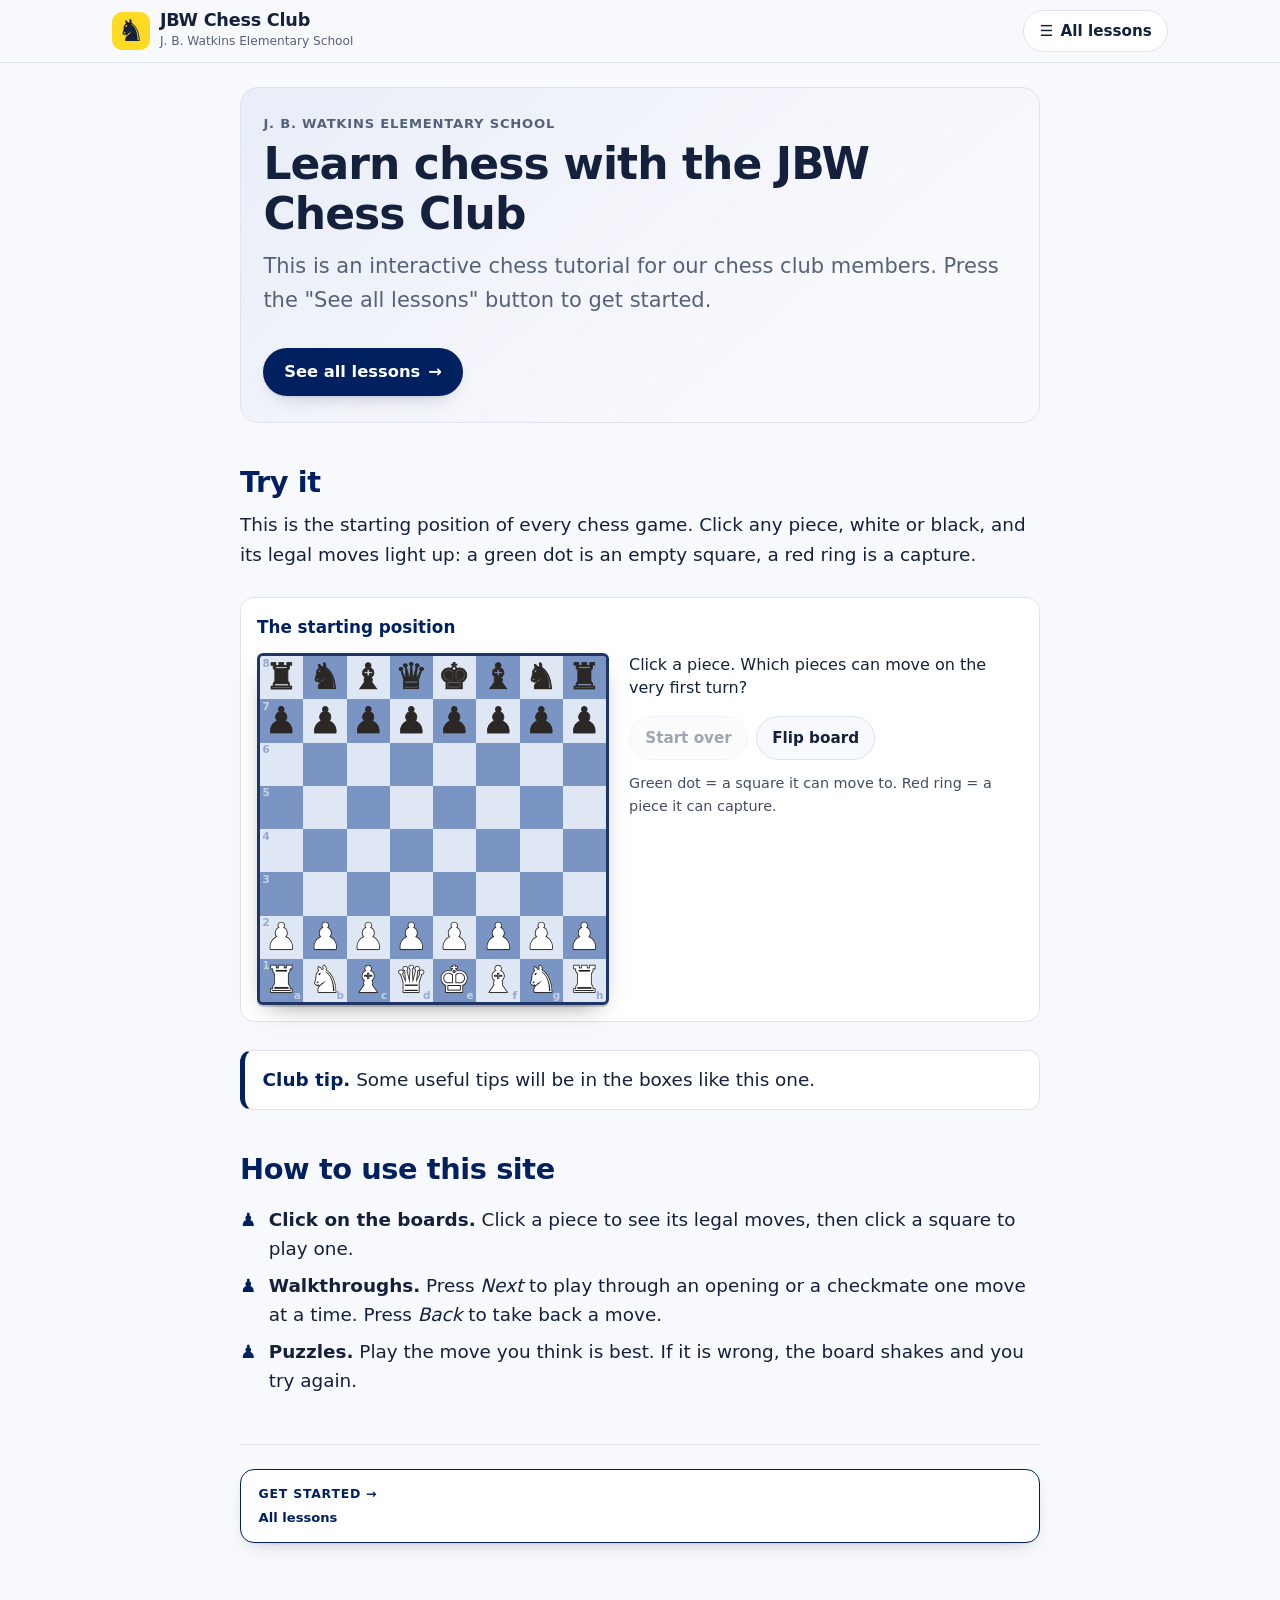
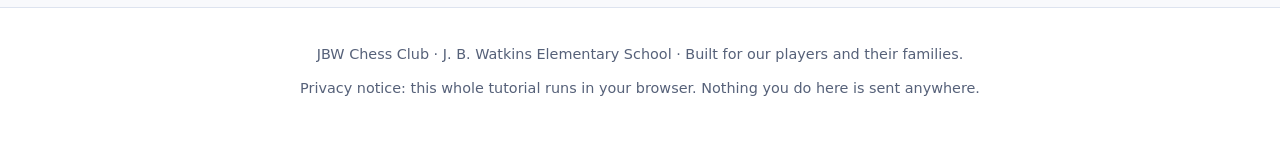
==== index.html @ 7aece9a7 "initial commit" ====
<!DOCTYPE html>
<html lang="en">
  <head>
    <meta charset="utf-8" />
    <meta name="viewport" content="width=device-width, initial-scale=1" />
    <title>Home &middot; JBW Chess Club</title>
    <meta name="description" content="Learn chess with the JBW Chess Club at J. B. Watkins Elementary School: interactive lessons on the pieces, openings, checkmates, tactics and endgames." />
    <link rel="stylesheet" href="assets/css/site.css" />
    <link rel="stylesheet" href="assets/css/board.css" />
    <link rel="icon" href="data:image/svg+xml,%3Csvg xmlns='http://www.w3.org/2000/svg' viewBox='0 0 100 100'%3E%3Ctext y='.9em' font-size='90'%3E%E2%99%9E%3C/text%3E%3C/svg%3E" />
  </head>
  <body>
    <a class="skip" href="#main">Skip to the lesson</a>

    <header class="site-header">
      <div class="header-inner">
        <a class="brand" href="index.html">
          <span class="brand-mark" aria-hidden="true">&#9822;&#xFE0E;</span>
          <span>
            <strong>JBW Chess Club</strong>
            <small>J. B. Watkins Elementary School</small>
          </span>
        </a>
        <a class="header-link" href="lessons.html">
          <span aria-hidden="true">&#9776;</span>
          <span class="link-long">All lessons</span>
          <span class="link-short">Lessons</span>
        </a>
      </div>
    </header>

    <main id="main">
      <div class="hero">
        <p class="crumb">J. B. Watkins Elementary School</p>
        <h1>Learn chess with the JBW Chess Club</h1>
        <p class="lede">
            This is an interactive chess tutorial for our chess club members. Press the "See all lessons" button to get started.
        </p>
        <p><a class="cta" href="lessons.html">See all lessons <span aria-hidden="true">&rarr;</span></a></p>
      </div>

      <h2>Try it</h2>
      <p>
        This is the starting position of every chess game. Click any piece, white or black, and its legal moves
        light up: a green dot is an empty square, a red ring is a capture.
      </p>

      <figure data-widget="explorer" data-title="The starting position"
              data-prompt="Click a piece. Which pieces can move on the very first turn?"></figure>

      <div class="note">
        <p><strong>Club tip.</strong> Some useful tips will be in the boxes like this one.</p>
      </div>

      <h2>How to use this site</h2>
      <ul class="checklist">
        <li><strong>Click on the boards.</strong> Click a piece to see its legal moves, then click a square to play one.</li>
        <li><strong>Walkthroughs.</strong> Press <em>Next</em> to play through an opening or a checkmate one move at a time. Press <em>Back</em> to take back a move.</li>
        <li><strong>Puzzles.</strong> Play the move you think is best. If it is wrong, the board shakes and you try again.</li>
      </ul>

      <nav class="lesson-nav home" aria-label="Start the lessons">
        <a class="lesson-step next" href="lessons.html">
          <span class="dir">Get started <span aria-hidden="true">&rarr;</span></span>
          <span class="step-num">All lessons</span>
        </a>
      </nav>
    </main>

    <footer class="site-footer">
      <p>JBW Chess Club &middot; J. B. Watkins Elementary School &middot; Built for our players and their families.</p>
      <p>Privacy notice: this whole tutorial runs in your browser. Nothing you do here is sent anywhere.</p>
    </footer>

    <script type="module" src="assets/js/main.js"></script>
  </body>
</html>
---- assets/css/site.css ----
/* ============================================================
   site.css: layout, type and colour for the JBW Chess Club site
   ============================================================ */

:root {
  /* Whatever the reader's device already uses: San Francisco on Mac and
     iPhone, Segoe UI on Windows, Roboto on Android. Nothing to download,
     and the site looks native wherever it is opened. */
  --font-ui: system-ui, -apple-system, BlinkMacSystemFont, "Segoe UI", Roboto,
    "Helvetica Neue", Arial, sans-serif;
  --font-body: var(--font-ui);
  --font-mono: ui-monospace, SFMono-Regular, Menlo, Consolas, "Liberation Mono",
    monospace;
  --font-chess: "Segoe UI Symbol", "Apple Symbols", "Noto Sans Symbols 2",
    "DejaVu Sans", "Arial Unicode MS", sans-serif;

  /* Built from the school colours: navy #002060 and gold #FEDA24.
     The navy is dark enough to be text, so it carries headings, links
     and buttons. The gold can never be text on a light background, so
     it only ever appears as a fill with dark navy sitting on top of it. */
  --paper: #f8f9fc;
  --card: #ffffff;
  --ink: #14203c;
  --muted: #566179;
  --line: #dde3ef;
  --accent: #002060;
  --accent-dark: #00174a;
  --accent-soft: #e8edf8;
  --on-accent: #ffffff;
  --gold: #feda24;
  --gold-ink: #7a5c00;
  --on-gold: #14203c;
  --good: #1a7a4e;
  --on-good: #ffffff;
  --bad: #b83a2b;
  --hover: #eef2f9;
  --focus: #1668dc;
  --focus-board: #05122e;
  --sq-light: #dfe7f5;
  --sq-dark: #7a95c4;
  --sq-light-mark: #f6e389;
  --sq-dark-mark: #d9c153;
  --sq-light-pick: #f2d64f;
  --sq-dark-pick: #ceb232;
  --board-frame: #1f3566;
  --shadow: 0 1px 2px rgba(20, 32, 60, 0.06), 0 8px 22px -14px rgba(20, 32, 60, 0.45);
}

@media (prefers-color-scheme: dark) {
  :root {
    /* Dark mode is the school navy itself, with the gold carrying the
       warmth. Board squares stay light, because a chessboard has to. */
    --paper: #0e1728;
    --card: #16223c;
    --ink: #e9eef8;
    --muted: #9aa7bf;
    --line: #2a3854;
    --accent: #8fb2ea;
    --accent-dark: #a9c5f2;
    --accent-soft: #1b2a49;
    --on-accent: #0e1728;
    --gold: #feda24;
    --gold-ink: #feda24;
    --on-gold: #0e1728;
    --good: #4ecf95;
    --on-good: #0e1728;
    --bad: #ff8271;
    --hover: #1c2b47;
    --focus: #5f9bf5;
    --focus-board: #05122e;
    --sq-light: #c2d0e7;
    --sq-dark: #5f79a9;
    --sq-light-mark: #ddc978;
    --sq-dark-mark: #bda548;
    --sq-light-pick: #d8bd45;
    --sq-dark-pick: #b2982c;
    --board-frame: #22304f;
    --shadow: 0 1px 2px rgba(0, 0, 0, 0.35), 0 10px 26px -16px rgba(0, 0, 0, 0.85);
  }
}

* { box-sizing: border-box; }

html { scroll-behavior: smooth; scroll-padding-top: 5.5rem; }
@media (prefers-reduced-motion: reduce) { html { scroll-behavior: auto; } }

body {
  margin: 0;
  background: var(--paper);
  color: var(--ink);
  font-family: var(--font-body);
  font-size: clamp(1.03rem, 0.98rem + 0.3vw, 1.15rem);
  line-height: 1.6;
  -webkit-text-size-adjust: 100%;
}

h1, h2, h3, h4, .brand, .btn, .card h3 {
  font-family: var(--font-ui);
}

h1 { font-size: clamp(1.85rem, 1.4rem + 2.1vw, 2.75rem); line-height: 1.14; letter-spacing: -0.021em; margin: 0 0 0.4rem; }
h2 { font-size: clamp(1.35rem, 1.12rem + 1.05vw, 1.8rem); line-height: 1.2; letter-spacing: -0.014em; margin: 2.6rem 0 0.6rem; color: var(--accent); }
h3 { font-size: clamp(1.12rem, 1.04rem + 0.42vw, 1.3rem); letter-spacing: -0.008em; margin: 1.8rem 0 0.4rem; }
p { margin: 0.7rem 0; }
a { color: var(--accent-dark); }
@media (prefers-color-scheme: dark) { a { color: var(--accent); } }
a:focus-visible, .card:focus-within { outline: 3px solid var(--focus); outline-offset: 3px; border-radius: 4px; }

code, kbd, .san {
  font-family: var(--font-mono);
  font-size: 0.92em;
  background: var(--hover);
  padding: 0.05em 0.25em;
  border-radius: 4px;
}

.skip {
  position: absolute;
  left: -999px;
}
.skip:focus {
  left: 0.75rem;
  top: 0.75rem;
  z-index: 50;
  background: var(--accent);
  color: var(--on-accent);
  padding: 0.6rem 1rem;
  border-radius: 8px;
}

/* --- header + nav ------------------------------------------ */

.site-header {
  position: sticky;
  top: 0;
  z-index: 30;
  background: color-mix(in srgb, var(--paper) 96%, transparent);
  backdrop-filter: blur(8px);
  border-bottom: 1px solid var(--line);
}
.header-inner {
  max-width: 68rem;
  margin: 0 auto;
  padding: 0.6rem 1rem;
  display: flex;
  align-items: center;
  gap: 0.75rem;
  flex-wrap: wrap;
}
.brand {
  display: flex;
  align-items: center;
  gap: 0.6rem;
  text-decoration: none;
  color: inherit;
  margin-right: auto;
}
.brand-mark {
  font-size: 1.9rem;
  line-height: 1;
  color: var(--on-gold);
  background: var(--gold);
  border-radius: 10px;
  width: 2.4rem;
  height: 2.4rem;
  display: grid;
  place-items: center;
}
.brand strong { display: block; font-size: 1.1rem; line-height: 1.2; letter-spacing: -0.012em; }
.brand small { display: block; font-size: 0.76rem; color: var(--muted); }

/* The header carries one job besides the club mark: getting back to the
   lesson list. The home page is the menu, so there is nothing to fold
   away on a phone. */
.header-link {
  display: inline-flex;
  align-items: center;
  gap: 0.45rem;
  flex: none;
  padding: 0.5rem 0.95rem;
  border: 1px solid var(--line);
  border-radius: 999px;
  background: var(--card);
  color: var(--ink);
  font-family: var(--font-ui);
  font-size: 0.95rem;
  font-weight: 600;
  text-decoration: none;
  white-space: nowrap;
  min-height: 2.5rem;
  transition: background 120ms ease, border-color 120ms ease;
}
.header-link:hover { background: var(--hover); border-color: var(--accent); }
.header-link .link-short { display: none; }

/* On a narrow phone the school name and the full label together push the
   header onto a second row, so both shorten rather than wrap. */
@media (max-width: 34rem) {
  .brand small { display: none; }
  .brand strong { font-size: 1.05rem; }
  .header-link { padding: 0.5rem 0.8rem; font-size: 0.9rem; }
  .header-link .link-long { display: none; }
  .header-link .link-short { display: inline; }
}

/* At 320px the two still want six more pixels than there are. */
@media (max-width: 22rem) {
  .header-inner { padding-left: 0.7rem; padding-right: 0.7rem; gap: 0.5rem; }
  .brand { gap: 0.45rem; }
  .brand-mark { width: 2.1rem; height: 2.1rem; font-size: 1.6rem; }
  .brand strong { font-size: 1rem; }
  .header-link { padding: 0.45rem 0.7rem; font-size: 0.86rem; }
}
.header-link:focus-visible { outline: 3px solid var(--focus); outline-offset: 2px; }

/* --- page frame -------------------------------------------- */

main {
  max-width: 52rem;
  margin: 0 auto;
  padding: 1.5rem 1rem 4rem;
}
main.wide { max-width: 68rem; }

.lede {
  font-size: 1.14em;
  color: var(--muted);
  margin-bottom: 1.4rem;
}

.crumb {
  font-size: 0.82rem;
  font-weight: 700;
  color: var(--muted);
  margin: 0 0 0.3rem;
  letter-spacing: 0.06em;
  text-transform: uppercase;
  font-family: var(--font-ui);
}

/* --- home page cards --------------------------------------- */

.hero {
  background: linear-gradient(140deg, var(--accent-soft), transparent 70%);
  border: 1px solid var(--line);
  border-radius: 18px;
  padding: 1.6rem 1.4rem;
  margin-bottom: 2rem;
}
.hero p:last-child { margin-bottom: 0; }

/* The one thing the home page is asking you to do. */
.cta {
  display: inline-flex;
  align-items: center;
  gap: 0.5rem;
  margin-top: 0.5rem;
  padding: 0.7rem 1.3rem;
  border-radius: 999px;
  background: var(--accent);
  color: var(--on-accent);
  font-family: var(--font-ui);
  font-size: 1.02rem;
  font-weight: 700;
  text-decoration: none;
  box-shadow: var(--shadow);
  transition: background 120ms ease, transform 80ms ease;
}
.cta:hover { background: var(--accent-dark); transform: translateY(-1px); }
.cta:focus-visible { outline: 3px solid var(--focus); outline-offset: 3px; }

.card-grid {
  display: grid;
  gap: 1rem;
  grid-template-columns: repeat(auto-fill, minmax(15rem, 1fr));
  padding: 0;
  margin: 1.2rem 0;
  list-style: none;
}
.card {
  position: relative;
  background: var(--card);
  border: 1px solid var(--line);
  border-radius: 14px;
  padding: 1.1rem 1.15rem;
  box-shadow: var(--shadow);
  transition: transform 120ms ease, box-shadow 120ms ease;
}
.card:hover { transform: translateY(-2px); }
.card h3 { margin: 0.15rem 0 0.3rem; font-size: 1.15rem; }
.card-num {
  display: block;
  font-family: var(--font-ui);
  font-size: 0.78rem;
  font-weight: 700;
  letter-spacing: 0.05em;
  text-transform: uppercase;
  color: var(--accent);
  margin-top: 0.4rem;
}
.card h3 a { text-decoration: none; color: inherit; }
.card h3 a::after { content: ""; position: absolute; inset: 0; }
.card p { margin: 0; font-size: 0.95rem; color: var(--muted); }
.card .icon { font-size: 1.7rem; line-height: 1; color: var(--accent); }

/* --- callouts ---------------------------------------------- */

.note {
  margin: 1.3rem 0;
  padding: 0.9rem 1.1rem;
  border-radius: 12px;
  border: 1px solid var(--line);
  border-left: 5px solid var(--accent);
  background: var(--card);
}
.note.rule { border-left-color: var(--gold); }
.note.warn { border-left-color: var(--bad); }
.note > :first-child { margin-top: 0; }
.note > :last-child { margin-bottom: 0; }
.note strong:first-child { color: var(--accent); }
.note.rule strong:first-child { color: var(--gold-ink); }
.note.warn strong:first-child { color: var(--bad); }

/* --- misc content ------------------------------------------ */

table {
  width: 100%;
  border-collapse: collapse;
  margin: 1.2rem 0;
  font-size: 0.97rem;
}
th, td { text-align: left; padding: 0.5rem 0.6rem; border-bottom: 1px solid var(--line); }
th { font-family: var(--font-ui); color: var(--accent); }

.value-list {
  display: grid;
  grid-template-columns: repeat(auto-fit, minmax(7rem, 1fr));
  gap: 0.7rem;
  padding: 0;
  margin: 1.2rem 0;
  list-style: none;
  text-align: center;
}
.value-list li {
  background: var(--card);
  border: 1px solid var(--line);
  border-radius: 12px;
  padding: 0.7rem 0.4rem;
}
.value-list .glyph {
  display: block;
  font-size: 2.1rem;
  line-height: 1.1;
  font-family: var(--font-chess);
}
.value-list .name { display: block; font-weight: 700; font-size: 0.95rem; }
.value-list .pts { display: block; color: var(--muted); font-size: 0.88rem; }

ul.checklist { list-style: none; padding-left: 0; }
ul.checklist li { padding-left: 1.8rem; position: relative; margin: 0.45rem 0; }
ul.checklist li::before {
  content: "♟︎";
  position: absolute;
  left: 0;
  color: var(--accent);
  font-family: var(--font-chess);
}

.lesson-nav {
  display: grid;
  gap: 0.75rem;
  margin-top: 3rem;
  padding-top: 1.5rem;
  border-top: 1px solid var(--line);
}
@media (min-width: 44rem) {
  .lesson-nav { grid-template-columns: 1fr auto 1fr; align-items: stretch; }
}
.lesson-nav.home { grid-template-columns: 1fr; }
/* On its own, the card reads left to right like everything else. */
.lesson-nav.home .lesson-step.next { text-align: left; align-items: flex-start; }

.lesson-step {
  display: flex;
  flex-direction: column;
  gap: 0.15rem;
  padding: 0.9rem 1.1rem;
  border: 1px solid var(--line);
  border-radius: 14px;
  background: var(--card);
  color: var(--ink);
  text-decoration: none;
  box-shadow: var(--shadow);
  transition: transform 120ms ease, border-color 120ms ease;
}
.lesson-step:hover { transform: translateY(-2px); border-color: var(--accent); }
.lesson-step:focus-visible { outline: 3px solid var(--focus); outline-offset: 3px; }

.lesson-step .dir {
  font-family: var(--font-ui);
  font-size: 0.78rem;
  font-weight: 700;
  letter-spacing: 0.06em;
  text-transform: uppercase;
  color: var(--muted);
}
.lesson-step .step-num {
  font-family: var(--font-ui);
  font-size: 0.82rem;
  font-weight: 700;
  color: var(--accent);
}
.lesson-step .step-title {
  font-family: var(--font-ui);
  font-size: 1.05rem;
  font-weight: 700;
  line-height: 1.25;
  letter-spacing: -0.008em;
}
.lesson-step .step-sub {
  font-size: 0.88rem;
  color: var(--muted);
  line-height: 1.35;
}

/* Going forward is the common move, so it leads. */
.lesson-step.next { border-color: var(--accent); }
.lesson-step.next .dir { color: var(--accent); }
@media (min-width: 44rem) {
  .lesson-step.next { text-align: right; align-items: flex-end; }
}

/* The middle escape hatch stays small: it is the fallback, not the path. */
.lesson-step.all {
  flex-direction: row;
  align-items: center;
  gap: 0.5rem;
  justify-content: center;
  box-shadow: none;
  background: transparent;
}
.lesson-step.all .step-title { font-size: 0.95rem; }
@media (min-width: 44rem) {
  .lesson-step.all { flex-direction: column; justify-content: center; padding: 0.9rem; }
}

.lesson-step.empty { display: none; }
@media (min-width: 44rem) {
  .lesson-step.empty { display: block; border: 0; background: none; box-shadow: none; }
}

.site-footer {
  border-top: 1px solid var(--line);
  background: var(--card);
  color: var(--muted);
  font-size: 0.9rem;
  text-align: center;
  padding: 1.5rem 1rem 2.5rem;
}

/* --- print: a lesson should survive being handed out on paper */

@media print {
  .site-header, .lesson-nav, .board-controls, .site-footer { display: none !important; }
  body { background: #fff; color: #000; font-size: 11pt; }
  .board-widget { break-inside: avoid; border-color: #999; }
  .board { max-width: 3.2in; }
  main { max-width: none; }
  a { color: #000; text-decoration: underline; }
}
---- assets/css/board.css ----
/* ============================================================
   board.css: the chessboard and the widgets wrapped around it
   ============================================================ */

.board {
  width: 100%;
  max-width: var(--board-max, 30rem);
  aspect-ratio: 1 / 1;
  display: grid;
  grid-template-columns: repeat(8, 1fr);
  grid-template-rows: repeat(8, 1fr);
  container-type: inline-size;
  border-radius: 6px;
  overflow: hidden;
  box-shadow: 0 2px 0 rgba(0, 0, 0, 0.18), 0 10px 24px -12px rgba(0, 0, 0, 0.5);
  border: 3px solid var(--board-frame);
  background: var(--sq-dark);
  touch-action: manipulation;
}

.sq {
  position: relative;
  display: grid;
  place-items: center;
  padding: 0;
  margin: 0;
  border: 0;
  border-radius: 0;
  font: inherit;
  cursor: pointer;
  appearance: none;
  -webkit-tap-highlight-color: transparent;
}
.sq.light { background: var(--sq-light); }
.sq.dark  { background: var(--sq-dark); }
.sq.static { cursor: default; }

.sq:focus-visible {
  outline: 3px solid var(--focus-board);
  outline-offset: -3px;
  z-index: 4;
}

/* --- pieces ------------------------------------------------ */

.pc {
  font-family: var(--font-chess);
  font-size: 2rem;                 /* fallback for old browsers */
  font-size: 10.5cqw;
  line-height: 1;
  user-select: none;
  pointer-events: none;
  transition: transform 260ms cubic-bezier(0.22, 0.7, 0.3, 1);
  will-change: transform;
  z-index: 2;
  /* Draw the outline BEHIND the fill. Without this the dark stroke eats
     into the white pieces and both armies end up looking black. */
  paint-order: stroke fill;
}
.pc.white {
  color: #fff;
  -webkit-text-stroke: 0.045em #2a2724;
  text-shadow: 0 0.03em 0.02em rgba(0, 0, 0, 0.4);
}
.pc.black {
  color: #2a2724;
  -webkit-text-stroke: 0.02em #14120f;
  text-shadow: 0 0.03em 0.02em rgba(255, 255, 255, 0.18);
}

/* --- coordinates ------------------------------------------- */

.coord {
  position: absolute;
  font-size: 0.6rem;
  font-size: 3cqw;
  font-weight: 700;
  line-height: 1;
  opacity: 0.75;
  pointer-events: none;
  z-index: 3;
}
.coord-file { bottom: 4%; right: 6%; }
.coord-rank { top: 4%; left: 6%; }
.sq.light .coord { color: var(--sq-dark); }
.sq.dark .coord { color: var(--sq-light); }

/* --- highlights -------------------------------------------- */

/* A quiet move: a dot in the middle of the square. */
.sq.is-move::after {
  content: "";
  position: absolute;
  inset: 36%;
  border-radius: 50%;
  background: rgba(20, 106, 70, 0.62);
  z-index: 1;
}
/* A capture: a ring around the piece you can take. */
.sq.is-capture::after {
  content: "";
  position: absolute;
  inset: 4%;
  border-radius: 50%;
  border: 0.42em solid rgba(184, 58, 43, 0.55);
  box-sizing: border-box;
  z-index: 1;
}
.sq.light.is-last { background: var(--sq-light-mark); }
.sq.dark.is-last  { background: var(--sq-dark-mark); }
.sq.light.is-selected { background: var(--sq-light-pick); }
.sq.dark.is-selected  { background: var(--sq-dark-pick); }
.sq.is-good     { box-shadow: inset 0 0 0 100vmax rgba(46, 168, 108, 0.55); }
.sq.is-bad      { box-shadow: inset 0 0 0 100vmax rgba(200, 66, 50, 0.5); }
.sq.is-check::before {
  content: "";
  position: absolute;
  inset: 0;
  background: radial-gradient(circle, rgba(220, 60, 45, 0.85) 12%, rgba(220, 60, 45, 0) 72%);
  z-index: 1;
}
.sq.is-hint {
  animation: hint-pulse 1.1s ease-in-out infinite;
}
@keyframes hint-pulse {
  0%, 100% { box-shadow: inset 0 0 0 0.35em rgba(5, 18, 46, 0); }
  50%      { box-shadow: inset 0 0 0 0.35em rgba(5, 18, 46, 0.85); }
}

.board.shake { animation: board-shake 380ms ease; }
@keyframes board-shake {
  0%, 100% { transform: translateX(0); }
  20% { transform: translateX(-6px); }
  40% { transform: translateX(6px); }
  60% { transform: translateX(-4px); }
  80% { transform: translateX(4px); }
}

@media (prefers-reduced-motion: reduce) {
  .pc { transition: none; }
  .board.shake { animation: none; }
  .sq.is-hint { animation: none; box-shadow: inset 0 0 0 0.35em rgba(5, 18, 46, 0.85); }
}

/* ============================================================
   Widget chrome: board on the left, words and buttons beside it
   ============================================================ */

.board-widget {
  margin: 1.75rem 0;
  padding: 1rem;
  border: 1px solid var(--line);
  border-radius: 14px;
  background: var(--card);
  display: grid;
  gap: 1rem 1.25rem;
  grid-template-columns: 1fr;
  align-items: start;
}
@media (min-width: 46rem) {
  .board-widget { grid-template-columns: minmax(0, 22rem) minmax(0, 1fr); }
}

.board-widget > figcaption {
  grid-column: 1 / -1;
  display: flex;
  align-items: center;
  gap: 0.75rem;
  font-weight: 700;
  font-size: 1.05rem;
  color: var(--accent);
  margin-bottom: -0.25rem;
}

/* Marks a puzzle the player has already cracked. */
.solved-badge {
  margin-left: auto;
  flex: none;
  font-family: var(--font-ui);
  font-size: 0.78rem;
  font-weight: 700;
  letter-spacing: 0.02em;
  color: var(--on-good);
  background: var(--good);
  border-radius: 999px;
  padding: 0.15rem 0.7rem 0.2rem;
}
.solved-badge::before {
  content: "\2713\00a0";
}
.solved-badge[hidden] { display: none; }

.board-widget.is-solved {
  border-color: var(--good);
  box-shadow: inset 0.28rem 0 0 var(--good);
}

.board-side {
  display: flex;
  flex-direction: column;
  gap: 0.75rem;
  min-width: 0;
}

.board-status {
  margin: 0;
  min-height: 3.2em;
  font-size: 1rem;
  line-height: 1.45;
}
.board-status .tag {
  display: inline-block;
  font-weight: 700;
  color: var(--accent);
}
.board-status.good { color: var(--good); font-weight: 600; }
.board-status.bad  { color: var(--bad); font-weight: 600; }

.board-controls {
  display: flex;
  flex-wrap: wrap;
  gap: 0.5rem;
}

.btn {
  /* Set the family here rather than with `font: inherit`, which would
     undo the interface typeface site.css gives buttons. */
  font-family: var(--font-ui);
  font-size: 0.95rem;
  font-weight: 600;
  padding: 0.5rem 0.95rem;
  border-radius: 999px;
  border: 1px solid var(--line);
  background: var(--paper);
  color: var(--ink);
  cursor: pointer;
  min-height: 2.75rem;
  transition: background 120ms ease, transform 80ms ease;
}
.btn:hover { background: var(--hover); }
.btn:active { transform: translateY(1px); }
.btn:disabled { opacity: 0.4; cursor: default; }
.btn:focus-visible { outline: 3px solid var(--focus); outline-offset: 2px; }
.btn.primary { background: var(--accent); color: var(--on-accent); border-color: var(--accent); }
.btn.primary:hover { background: var(--accent-dark); }

.move-list {
  margin: 0;
  padding: 0.6rem 0.75rem;
  list-style: none;
  display: flex;
  flex-wrap: wrap;
  gap: 0.2rem 0.5rem;
  background: var(--paper);
  border-radius: 10px;
  border: 1px solid var(--line);
  font-family: var(--font-mono);
  font-size: 0.92rem;
  max-height: 9rem;
  overflow-y: auto;
}
.move-list li { padding: 0.1rem 0.3rem; border-radius: 5px; }
.move-list li.num { opacity: 0.55; }
.move-list li.current { background: var(--accent); color: var(--on-accent); font-weight: 700; }

.board-legend {
  font-size: 0.9rem;
  opacity: 0.8;
  margin: 0;
}

.board-goal {
  margin: 0;
  font-weight: 700;
  color: var(--accent);
}

.progress {
  height: 0.6rem;
  border-radius: 999px;
  background: var(--line);
  overflow: hidden;
}
.progress > span {
  display: block;
  height: 100%;
  background: var(--accent);
  transition: width 300ms ease;
}
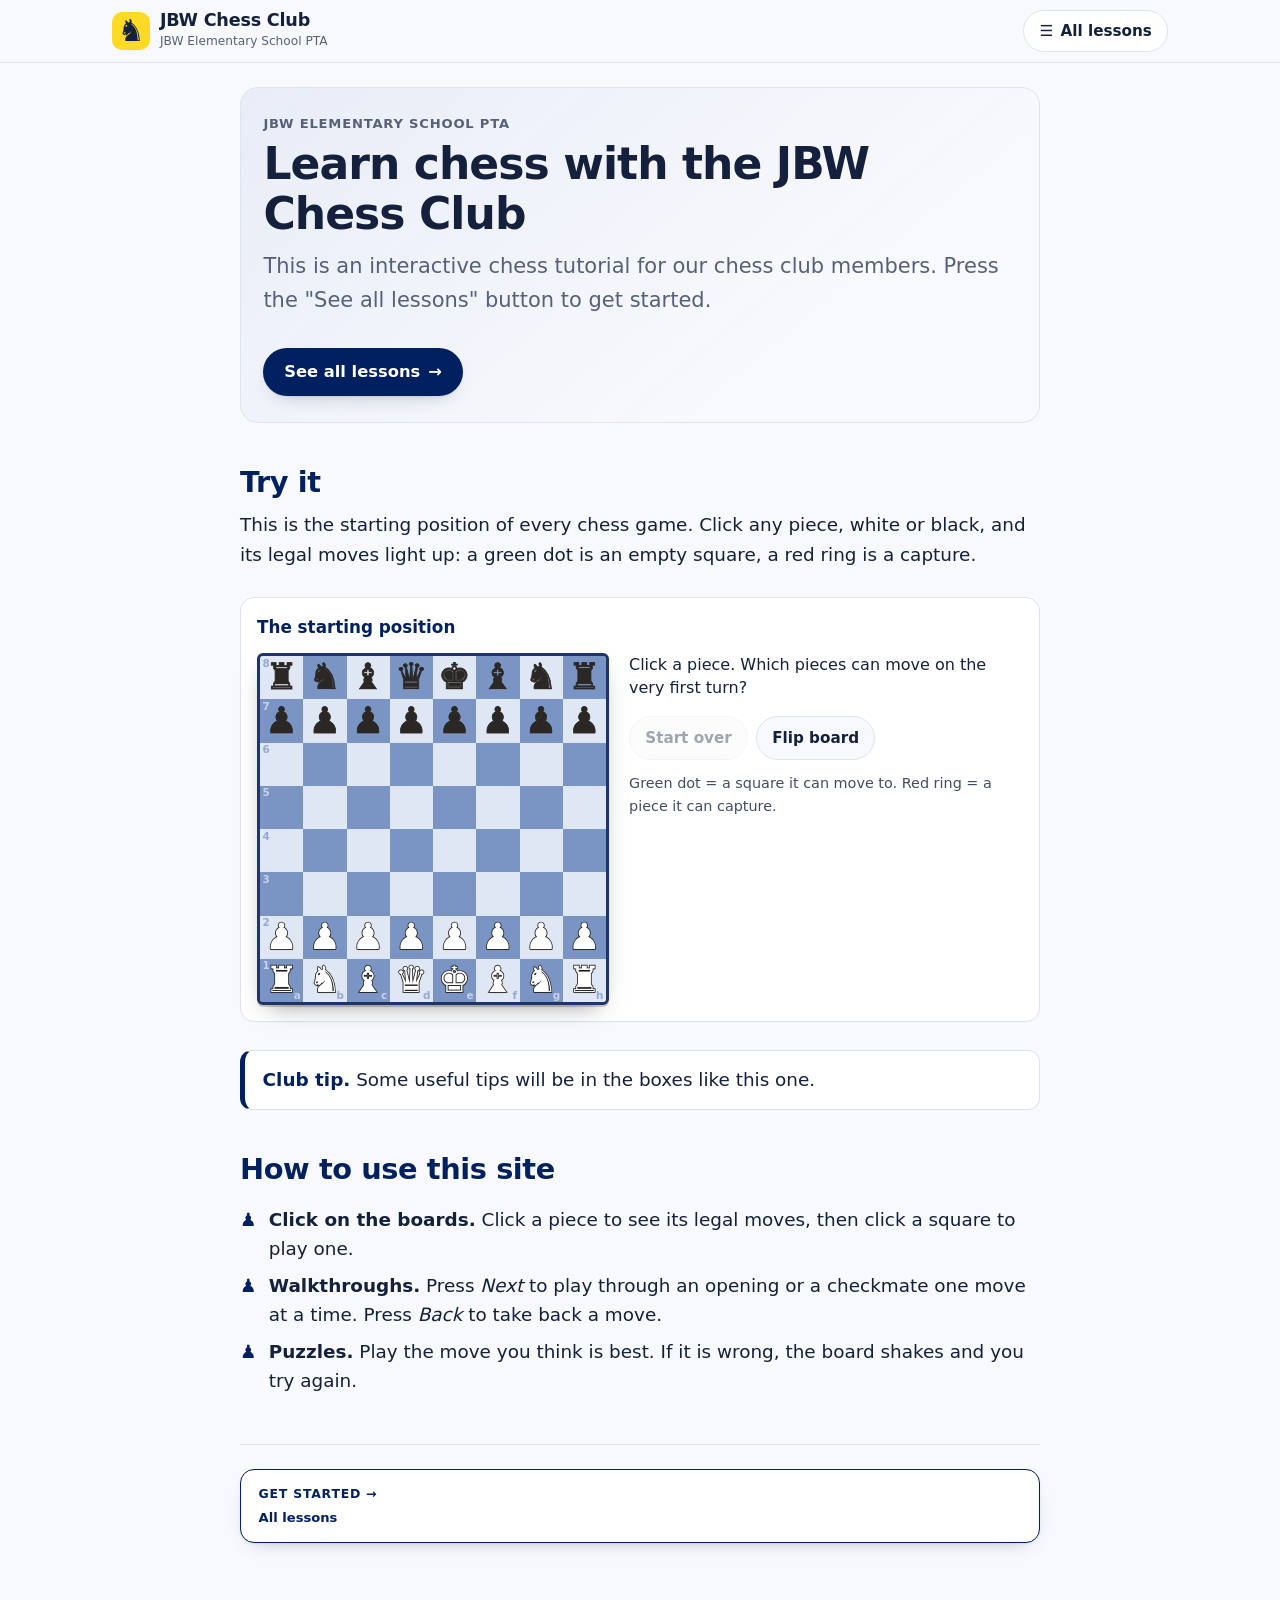
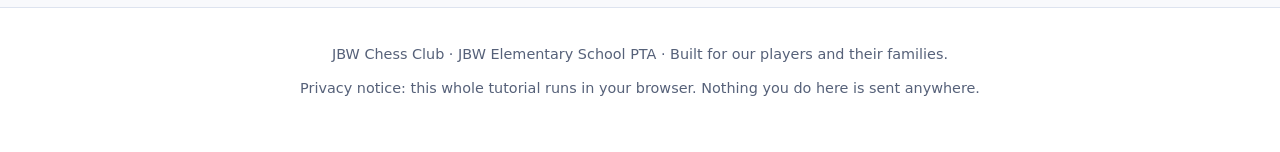
==== commit ef1800f0: "Attribute the club to the JBW Elementary School PTA, not the school" ====
--- a/index.html
+++ b/index.html
@@ -4,7 +4,7 @@
     <meta charset="utf-8" />
     <meta name="viewport" content="width=device-width, initial-scale=1" />
     <title>Home &middot; JBW Chess Club</title>
-    <meta name="description" content="Learn chess with the JBW Chess Club at J. B. Watkins Elementary School: interactive lessons on the pieces, openings, checkmates, tactics and endgames." />
+    <meta name="description" content="Learn chess with the JBW Chess Club, run by the JBW Elementary School PTA: interactive lessons on the pieces, openings, checkmates, tactics and endgames." />
     <link rel="stylesheet" href="assets/css/site.css" />
     <link rel="stylesheet" href="assets/css/board.css" />
     <link rel="icon" href="data:image/svg+xml,%3Csvg xmlns='http://www.w3.org/2000/svg' viewBox='0 0 100 100'%3E%3Ctext y='.9em' font-size='90'%3E%E2%99%9E%3C/text%3E%3C/svg%3E" />
@@ -18,7 +18,7 @@
           <span class="brand-mark" aria-hidden="true">&#9822;&#xFE0E;</span>
           <span>
             <strong>JBW Chess Club</strong>
-            <small>J. B. Watkins Elementary School</small>
+            <small>JBW Elementary School PTA</small>
           </span>
         </a>
         <a class="header-link" href="lessons.html">
@@ -31,7 +31,7 @@
 
     <main id="main">
       <div class="hero">
-        <p class="crumb">J. B. Watkins Elementary School</p>
+        <p class="crumb">JBW Elementary School PTA</p>
         <h1>Learn chess with the JBW Chess Club</h1>
         <p class="lede">
             This is an interactive chess tutorial for our chess club members. Press the "See all lessons" button to get started.
@@ -68,7 +68,7 @@
     </main>
 
     <footer class="site-footer">
-      <p>JBW Chess Club &middot; J. B. Watkins Elementary School &middot; Built for our players and their families.</p>
+      <p>JBW Chess Club &middot; JBW Elementary School PTA &middot; Built for our players and their families.</p>
       <p>Privacy notice: this whole tutorial runs in your browser. Nothing you do here is sent anywhere.</p>
     </footer>
 
--- a/assets/css/board.css
+++ b/assets/css/board.css
@@ -51,7 +51,11 @@
   user-select: none;
   pointer-events: none;
   transition: transform 260ms cubic-bezier(0.22, 0.7, 0.3, 1);
-  will-change: transform;
+  /* No will-change here. It looks like a free hint, but it pins a GPU
+     layer per piece for the life of the page: 64 squares times up to 15
+     boards is ~960 permanent backing stores, which is enough for Safari
+     to reload the tab for "using significant memory". The slide is one
+     short transform and gets its layer on demand. */
   z-index: 2;
   /* Draw the outline BEHIND the fill. Without this the dark stroke eats
      into the white pieces and both armies end up looking black. */
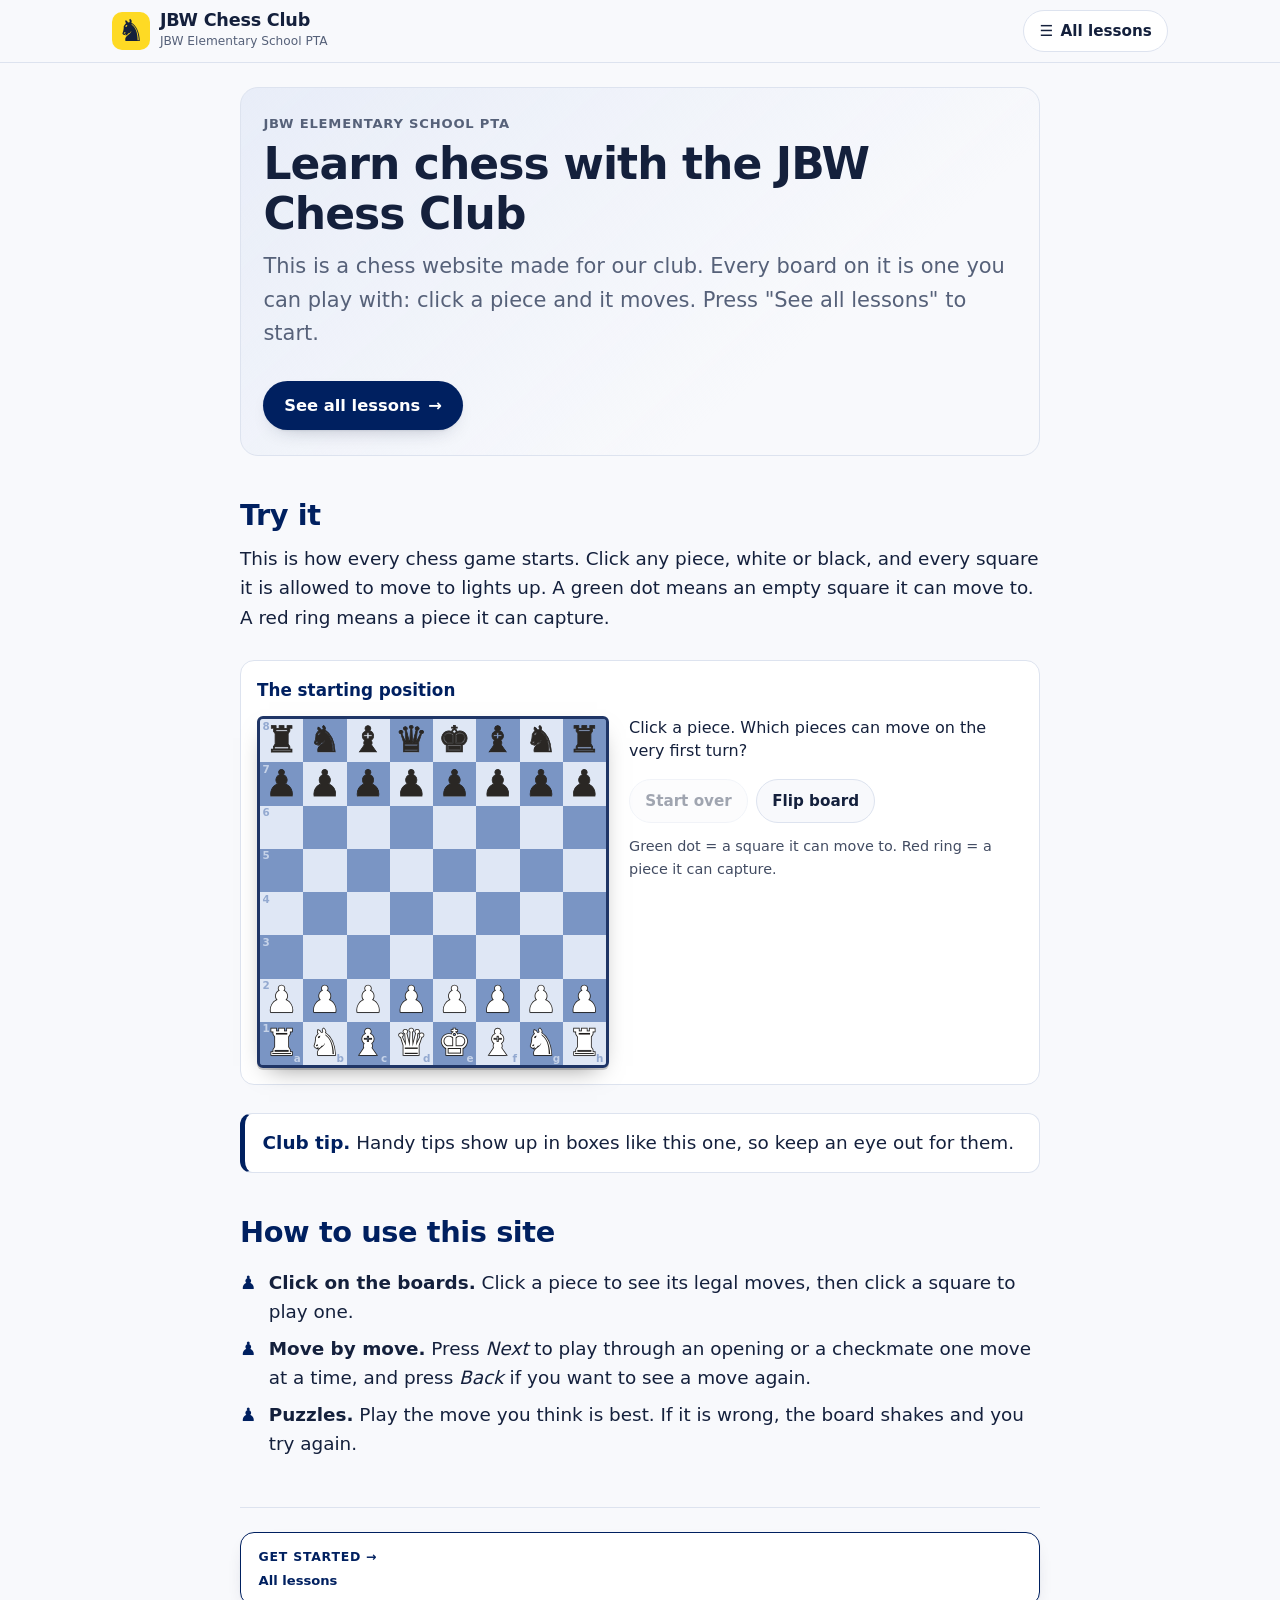
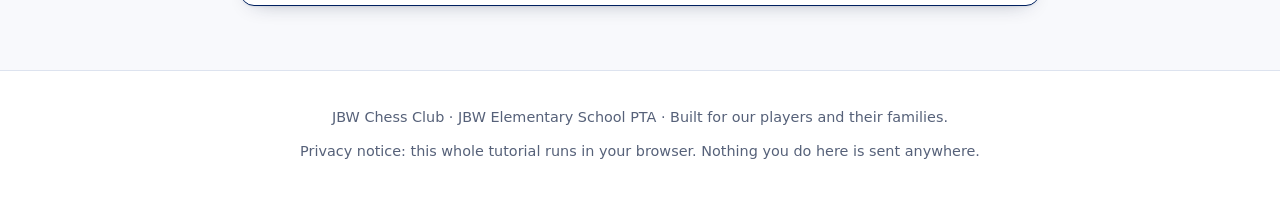
==== commit 159cbff3: "changes in language and tone" ====
--- a/index.html
+++ b/index.html
@@ -33,29 +33,30 @@
       <div class="hero">
         <p class="crumb">JBW Elementary School PTA</p>
         <h1>Learn chess with the JBW Chess Club</h1>
-        <p class="lede">
-            This is an interactive chess tutorial for our chess club members. Press the "See all lessons" button to get started.
-        </p>
+        <p class="lede">This is a chess website made for our club. Every board on it is one you can
+          play with: click a piece and it moves. Press "See all lessons" to start.</p>
         <p><a class="cta" href="lessons.html">See all lessons <span aria-hidden="true">&rarr;</span></a></p>
       </div>
 
       <h2>Try it</h2>
-      <p>
-        This is the starting position of every chess game. Click any piece, white or black, and its legal moves
-        light up: a green dot is an empty square, a red ring is a capture.
-      </p>
+      <p>This is how every chess game starts. Click any piece, white or black, and every square it
+        is allowed to move to lights up. A green dot means an empty square it can move to. A red
+        ring means a piece it can capture.</p>
 
-      <figure data-widget="explorer" data-title="The starting position"
+      <figure data-widget="explorer" data-title="The starting position" data-turns="true"
               data-prompt="Click a piece. Which pieces can move on the very first turn?"></figure>
 
       <div class="note">
-        <p><strong>Club tip.</strong> Some useful tips will be in the boxes like this one.</p>
+        <p><strong>Club tip.</strong> Handy tips show up in boxes like this one, so keep an eye out
+          for them.</p>
       </div>
 
       <h2>How to use this site</h2>
       <ul class="checklist">
         <li><strong>Click on the boards.</strong> Click a piece to see its legal moves, then click a square to play one.</li>
-        <li><strong>Walkthroughs.</strong> Press <em>Next</em> to play through an opening or a checkmate one move at a time. Press <em>Back</em> to take back a move.</li>
+        <li><strong>Move by move.</strong> Press <em>Next</em> to play through an opening or a
+          checkmate one move at a time, and press <em>Back</em> if you want to see a move
+          again.</li>
         <li><strong>Puzzles.</strong> Play the move you think is best. If it is wrong, the board shakes and you try again.</li>
       </ul>
 
--- a/assets/css/site.css
+++ b/assets/css/site.css
@@ -1,5 +1,5 @@
 /* ============================================================
-   site.css: layout, type and colour for the JBW Chess Club site
+   site.css: layout, type and color for the JBW Chess Club site
    ============================================================ */
 
 :root {
@@ -14,7 +14,7 @@
   --font-chess: "Segoe UI Symbol", "Apple Symbols", "Noto Sans Symbols 2",
     "DejaVu Sans", "Arial Unicode MS", sans-serif;
 
-  /* Built from the school colours: navy #002060 and gold #FEDA24.
+  /* Built from the school colors: navy #002060 and gold #FEDA24.
      The navy is dark enough to be text, so it carries headings, links
      and buttons. The gold can never be text on a light background, so
      it only ever appears as a fill with dark navy sitting on top of it. */
@@ -315,11 +315,13 @@
 }
 .note.rule { border-left-color: var(--gold); }
 .note.warn { border-left-color: var(--bad); }
+.note.fact { border-left-color: var(--good); }
 .note > :first-child { margin-top: 0; }
 .note > :last-child { margin-bottom: 0; }
 .note strong:first-child { color: var(--accent); }
 .note.rule strong:first-child { color: var(--gold-ink); }
 .note.warn strong:first-child { color: var(--bad); }
+.note.fact strong:first-child { color: var(--good); }
 
 /* --- misc content ------------------------------------------ */
 
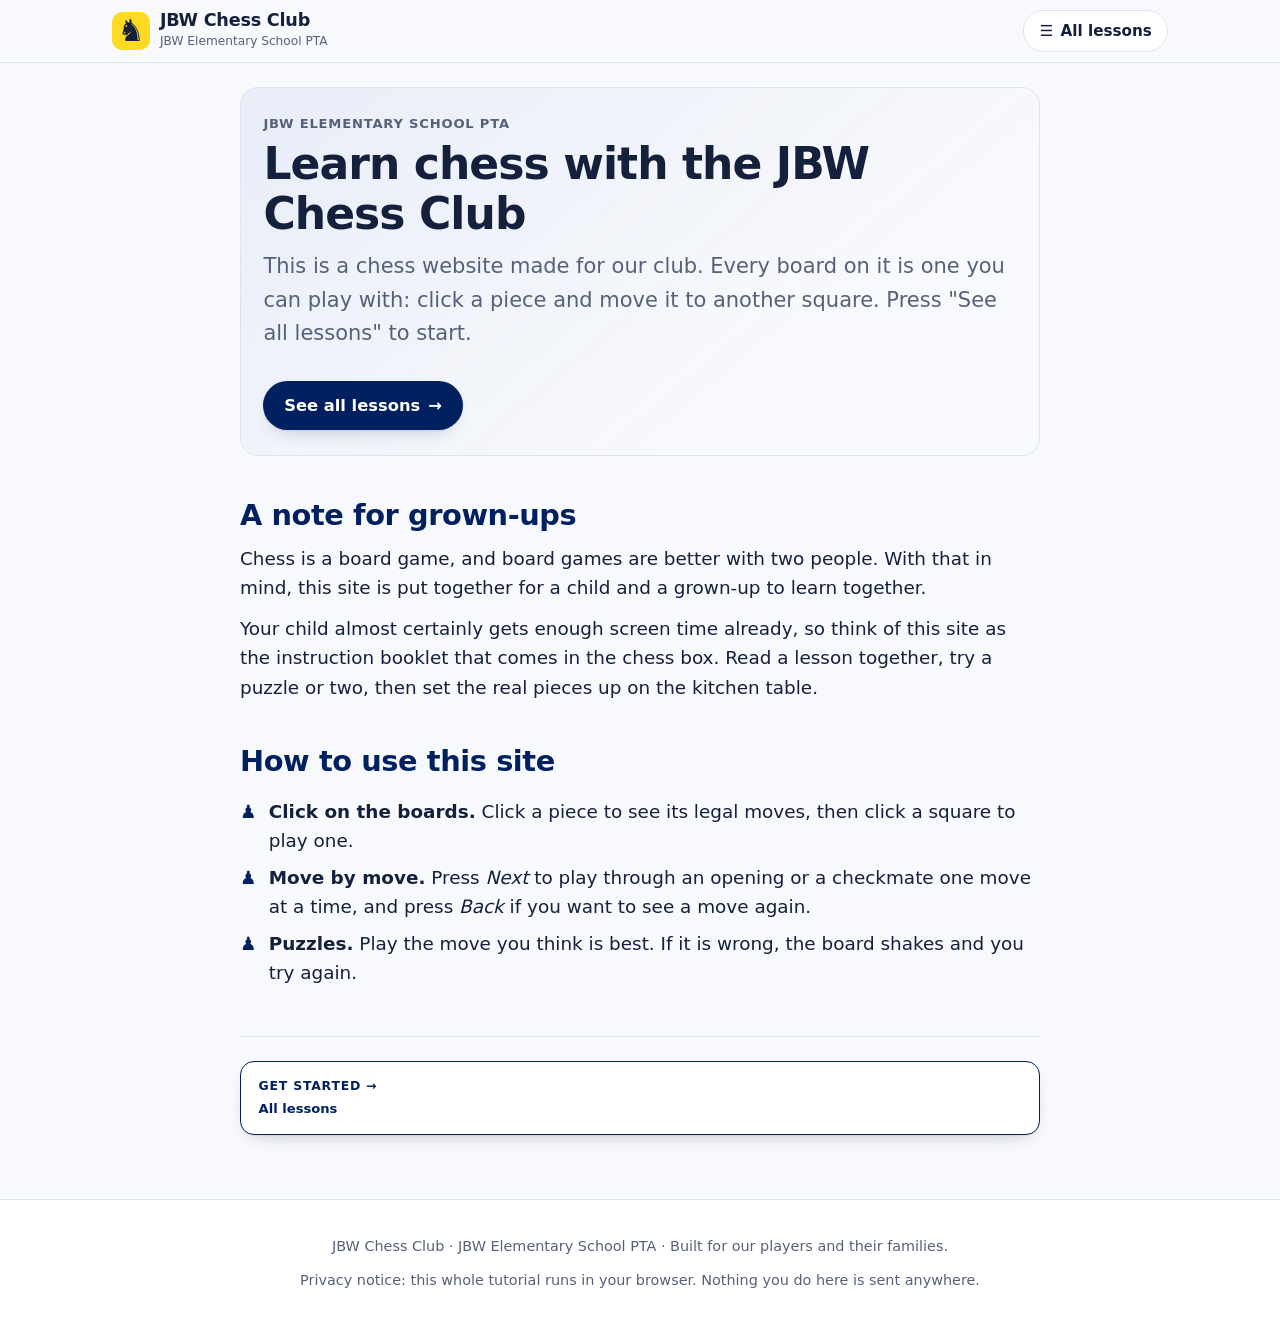
==== commit c2fc2099: "added intro for parents" ====
--- a/index.html
+++ b/index.html
@@ -34,22 +34,16 @@
         <p class="crumb">JBW Elementary School PTA</p>
         <h1>Learn chess with the JBW Chess Club</h1>
         <p class="lede">This is a chess website made for our club. Every board on it is one you can
-          play with: click a piece and it moves. Press "See all lessons" to start.</p>
+          play with: click a piece and move it to another square. Press "See all lessons" to start.</p>
         <p><a class="cta" href="lessons.html">See all lessons <span aria-hidden="true">&rarr;</span></a></p>
       </div>
 
-      <h2>Try it</h2>
-      <p>This is how every chess game starts. Click any piece, white or black, and every square it
-        is allowed to move to lights up. A green dot means an empty square it can move to. A red
-        ring means a piece it can capture.</p>
-
-      <figure data-widget="explorer" data-title="The starting position" data-turns="true"
-              data-prompt="Click a piece. Which pieces can move on the very first turn?"></figure>
-
-      <div class="note">
-        <p><strong>Club tip.</strong> Handy tips show up in boxes like this one, so keep an eye out
-          for them.</p>
-      </div>
+      <h2 id="for-grown-ups">A note for grown-ups</h2>
+      <p>Chess is a board game, and board games are better with two people. With that in mind, this
+        site is put together for a child and a grown-up to learn together.</p>
+      <p>Your child almost certainly gets enough screen time already, so think of this site as the
+        instruction booklet that comes in the chess box. Read a lesson together, try a puzzle or
+        two, then set the real pieces up on the kitchen table.</p>
 
       <h2>How to use this site</h2>
       <ul class="checklist">
